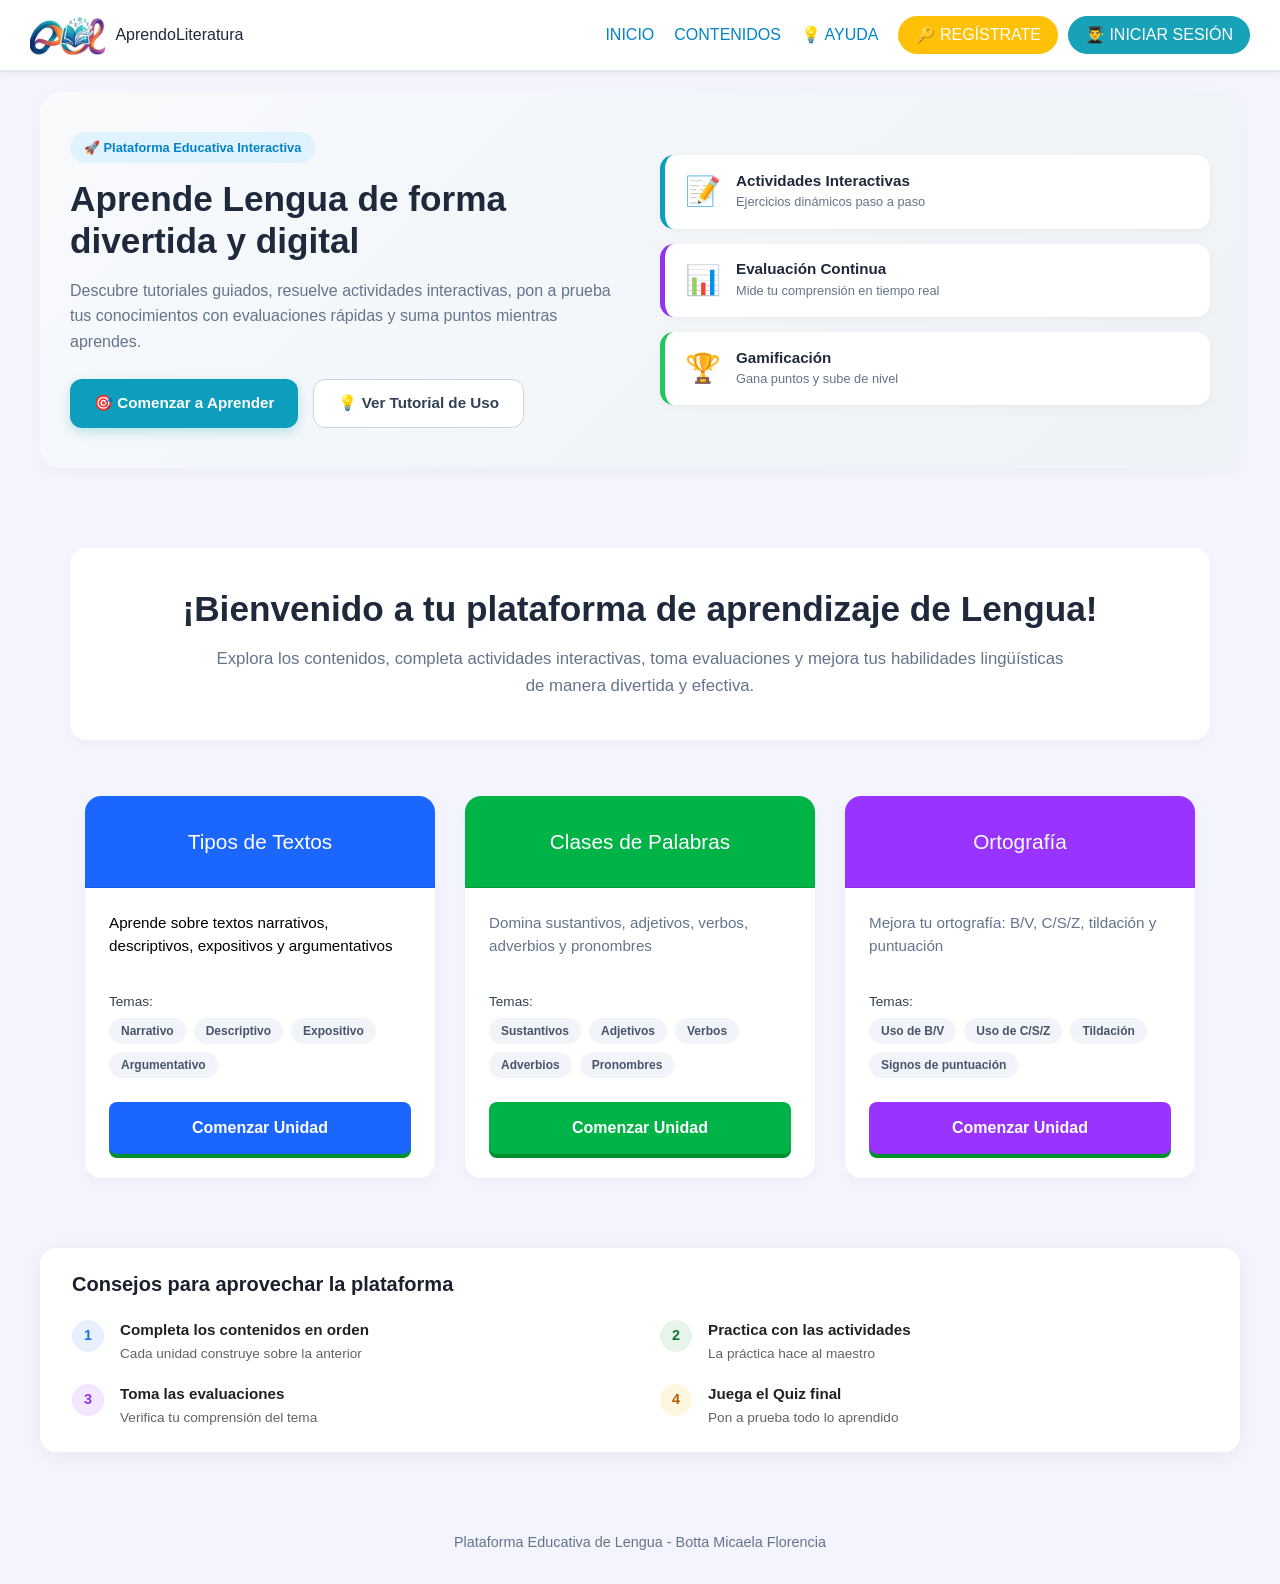
==== index.html @ 8e8e9560 "Add files via upload" ====
<!DOCTYPE html>
<html lang="es">
<head>
    <meta charset="UTF-8">
    <meta name="viewport" content="width=device-width, initial-scale=1.0">
    <title>Plataforma de lengua</title>
    <link rel="stylesheet" href="https://cdn.jsdelivr.net/npm/bootstrap@4.4.1/dist/css/bootstrap.min.css" integrity="sha384-Vkoo8x4CGsO3+Hhxv8T/Q5PaXtkKtu6ug5TOeNV6gBiFeWPGFN9MuhOf23Q9Ifjh" crossorigin="anonymous">
    <!-- FontAwesome para los íconos del menú (llave y usuario) -->
    <link rel="stylesheet" href="https://cdnjs.cloudflare.com/ajax/libs/font-awesome/6.0.0/css/all.min.css">
    <link rel="stylesheet" href="estilos.css">
    <!-- Favicon / Ícono de la pestaña -->
  <link rel="icon" type="image/png" href="logo.png">
  <meta name="viewport" content="width=device-width, initial-scale=1.0">
</head>
  <!-- NAVBAR -->
  <body>

<!-- BARRA DE NAVEGACIÓN -->
<nav class="navbar">
  <div class="logo">
    <img src="logo.png" alt="Logo">
    <span>AprendoLiteratura</span>
  </div>

  <button class="hamburger-btn" id="hamburger-btn" aria-label="Abrir menú">
    ☰
  </button>

  <div class="nav-menu" id="nav-menu">
    <a href="#">INICIO</a>
    <a href="#seccion-contenidos">CONTENIDOS</a>
    <a href="#seccion-ayuda">💡 AYUDA</a>
    
    <!-- BOTONES ESTÁNDAR (Visibles si no inició sesión) -->
    <div id="auth-buttons" class="d-inline-flex gap-2">
     <!-- Con margen CSS directo en el primer botón -->
       <a href="#" class="btn btn-warning text-white fw-semibold px-3 rounded-pill" style="margin-right: 10px;" data-bs-toggle="modal" data-bs-target="#authModal" onclick="abrirAuthModal('registro')">
  🔑 REGÍSTRATE
</a>

      <a href="#" class="btn btn-info text-white fw-semibold px-3 rounded-pill" data-bs-toggle="modal" data-bs-target="#authModal" onclick="abrirAuthModal('login')">
  👨‍🎓 INICIAR SESIÓN
</a>
    </div>

    <!-- CONTENEDOR DE PERFIL (Se muestra al iniciar sesión) -->
    <div id="user-profile-menu" class="d-none align-items-center gap-2">
      <img id="nav-user-photo" src="https://via.placeholder.com/40" alt="Foto de perfil" class="rounded-circle border" style="width: 40px; height: 40px; object-fit: cover;">
      <span id="nav-user-name" class="fw-bold text-dark">Usuario</span>
      <button onclick="cerrarSesion()" class="btn btn-outline-danger btn-sm rounded-pill ms-2">Cerrar Sesión</button>
    </div>
  </div>
</nav>

<!-- VENTANA MODAL UNIFICADA (REGISTRO Y LOGIN) -->
<div class="modal fade" id="authModal" tabindex="-1" aria-labelledby="authModalLabel" aria-hidden="true">
  <div class="modal-dialog modal-dialog-centered">
    <div class="modal-content">
      
      <div class="modal-header border-0 pb-0">
        <h5 class="modal-title fw-bold text-dark" id="modalTitulo">Autenticación</h5>
        <button type="button" class="btn-close" id="btn-close-modal" data-bs-dismiss="modal" aria-label="Cerrar"></button>
      </div>

      <div class="modal-body p-4">
        
        <!-- PASO 1: SELECCIÓN DE ROL (Solo para Registro) -->
        <div id="step-role-selection">
          <p class="text-secondary text-center mb-4">¿Cómo querés registrarte?</p>
          <div class="d-grid gap-3">
            <button class="btn btn-outline-primary btn-lg fw-semibold" onclick="mostrarFormularioRegistro('Estudiante')">
              👨‍🎓 Soy Estudiante
            </button>
            <button class="btn btn-outline-success btn-lg fw-semibold" onclick="mostrarFormularioRegistro('Docente')">
              👩‍🏫 Soy Docente
            </button>
          </div>
        </div>

        <!-- PASO 2: FORMULARIO DE REGISTRO -->
        <form id="form-registro" class="d-none" onsubmit="guardarRegistro(event)">
          <div class="alert alert-info text-center py-2" id="badge-rol">Rol seleccionado: Estudiante</div>
          
          <div class="mb-3">
            <label class="form-label fw-semibold">Foto de Perfil</label>
            <input type="file" id="reg-foto" class="form-control" accept="image/*">
          </div>

          <div class="mb-3">
            <label class="form-label fw-semibold">Nombre Completo</label>
            <input type="text" id="reg-nombre" class="form-control" placeholder="Ej: Juan Pérez" required>
          </div>
          
          <div class="mb-3">
            <label class="form-label fw-semibold">Correo Electrónico</label>
            <input type="email" id="reg-email" class="form-control" placeholder="nombre@ejemplo.com" required>
          </div>

          <div class="mb-3">
            <label class="form-label fw-semibold">Contraseña</label>
            <input type="password" id="reg-password" class="form-control" placeholder="Mínimo 6 caracteres" required minlength="6">
          </div>

          <div class="d-grid gap-2 mt-4">
            <button type="submit" class="btn btn-success fw-semibold">Completar Registro</button>
            <button type="button" class="btn btn-link text-secondary text-decoration-none" onclick="abrirAuthModal('registro')">← Volver a elegir rol</button>
          </div>
        </form>

        <!-- PASO 3: FORMULARIO DE INICIO DE SESIÓN -->
        <form id="form-login" class="d-none" onsubmit="procesarLogin(event)">
          <div class="mb-3">
            <label class="form-label fw-semibold">Correo Electrónico</label>
            <input type="email" id="login-email" class="form-control" placeholder="nombre@ejemplo.com" required>
          </div>

          <div class="mb-3">
            <label class="form-label fw-semibold">Contraseña</label>
            <input type="password" id="login-password" class="form-control" placeholder="••••••••" required>
          </div>

          <div class="d-grid gap-2 mt-4">
            <button type="submit" class="btn btn-info text-white fw-semibold">Iniciar Sesión</button>
          </div>
        </form>

      </div>
    </div>
  </div>
</div>

<!-- SCRIPTS DE BOOTSTRAP Y LÓGICA DE REGISTRO/LOGIN CON IMAGEN -->
<script src="https://cdn.jsdelivr.net/npm/bootstrap@5.3.2/dist/js/bootstrap.bundle.min.js"></script>
<script>
  let rolSeleccionado = '';

  // Verificar si hay una sesión activa al cargar la página
  window.addEventListener('DOMContentLoaded', () => {
    const usuarioActivo = JSON.parse(localStorage.getItem('sesion_activa'));
    if (usuarioActivo) {
      renderizarPerfilNavbar(usuarioActivo);
    }
  });

  function abrirAuthModal(modo) {
    const titulo = document.getElementById('modalTitulo');
    const stepRole = document.getElementById('step-role-selection');
    const formRegistro = document.getElementById('form-registro');
    const formLogin = document.getElementById('form-login');

    if (modo === 'registro') {
      titulo.innerText = "Crear Cuenta Nueva";
      stepRole.classList.remove('d-none');
      formRegistro.classList.add('d-none');
      formLogin.classList.add('d-none');
    } else {
      titulo.innerText = "Iniciar Sesión";
      stepRole.classList.add('d-none');
      formRegistro.classList.add('d-none');
      formLogin.classList.remove('d-none');
    }
  }

  function mostrarFormularioRegistro(rol) {
    rolSeleccionado = rol;
    document.getElementById('modalTitulo').innerText = `Registro de ${rol}`;
    document.getElementById('badge-rol').innerText = `Perfil seleccionado: ${rol}`;
    document.getElementById('step-role-selection').classList.add('d-none');
    document.getElementById('form-registro').classList.remove('d-none');
  }

  function guardarRegistro(event) {
    event.preventDefault();

    const fileInput = document.getElementById('reg-foto');
    const file = fileInput.files[0];

    // Foto por defecto si el usuario no sube ninguna
    let fotoBase64 = "https://ui-avatars.com/api/?name=" + encodeURIComponent(document.getElementById('reg-nombre').value);

    if (file) {
      const reader = new FileReader();
      reader.onload = function (e) {
        fotoBase64 = e.target.result;
        completarGuardado(fotoBase64);
      };
      reader.readAsDataURL(file);
    } else {
      completarGuardado(fotoBase64);
    }
  }

  function completarGuardado(fotoUrl) {
    const usuario = {
      nombre: document.getElementById('reg-nombre').value,
      email: document.getElementById('reg-email').value,
      password: document.getElementById('reg-password').value,
      rol: rolSeleccionado,
      foto: fotoUrl
    };

    localStorage.setItem(usuario.email, JSON.stringify(usuario));
    alert(`¡Cuenta de ${usuario.rol} creada con éxito! Ahora podés iniciar sesión.`);

    document.getElementById('form-registro').reset();
    abrirAuthModal('login');
  }

  function procesarLogin(event) {
    event.preventDefault();

    const email = document.getElementById('login-email').value;
    const password = document.getElementById('login-password').value;

    const usuarioGuardado = localStorage.getItem(email);

    if (!usuarioGuardado) {
      alert("El correo ingresado no está registrado.");
      return;
    }

    const usuario = JSON.parse(usuarioGuardado);

    if (usuario.password === password) {
      // Guardar sesión activa
      localStorage.setItem('sesion_activa', JSON.stringify(usuario));
      
      // Actualizar Navbar
      renderizarPerfilNavbar(usuario);

      // Resetear formulario
      document.getElementById('form-login').reset();

      // CIERRE GARANTIZADO DE LA MODAL
      const btnCerrar = document.getElementById('btn-close-modal');
      if (btnCerrar) {
        btnCerrar.click(); // Hace un clic en la X de la ventana para cerrarla por la vía nativa de Bootstrap
      } else {
        // Cierre alternativo en caso de emergencia
        const modalElement = document.getElementById('authModal');
        const modalInstance = bootstrap.Modal.getInstance(modalElement);
        if (modalInstance) modalInstance.hide();
      }

    } else {
      alert("Contraseña incorrecta. Intentalo de nuevo.");
    }
  }

  function renderizarPerfilNavbar(usuario) {
    document.getElementById('auth-buttons').classList.add('d-none');
    
    const profileMenu = document.getElementById('user-profile-menu');
    profileMenu.classList.remove('d-none');
    profileMenu.classList.add('d-flex');

    document.getElementById('nav-user-photo').src = usuario.foto;
    document.getElementById('nav-user-name').innerText = usuario.nombre;
  }

  function cerrarSesion() {
    localStorage.removeItem('sesion_activa');
    document.getElementById('user-profile-menu').classList.add('d-none');
    document.getElementById('user-profile-menu').classList.remove('d-flex');
    document.getElementById('auth-buttons').classList.remove('d-none');
  }

  function reiniciarModal() {
    abrirAuthModal('login');
  }
</script>

<!-- VENTANA MODAL UNIFICADA (REGISTRO Y LOGIN) -->
<div class="modal fade" id="authModal" tabindex="-1" aria-labelledby="authModalLabel" aria-hidden="true">
  <div class="modal-dialog modal-dialog-centered">
    <div class="modal-content">
      
      <div class="modal-header border-0 pb-0">
        <h5 class="modal-title fw-bold text-dark" id="modalTitulo">Autenticación</h5>
        <button type="button" class="btn-close" data-bs-dismiss="modal" aria-label="Cerrar"></button>
      </div>

      <div class="modal-body p-4">
        
        <!-- PASO 1: SELECCIÓN DE ROL (Solo para Registro) -->
        <div id="step-role-selection">
          <p class="text-secondary text-center mb-4">¿Cómo querés registrarte?</p>
          <div class="d-grid gap-3">
            <button class="btn btn-outline-primary btn-lg fw-semibold" onclick="mostrarFormularioRegistro('Estudiante')">
              👨‍🎓 Soy Estudiante
            </button>
            <button class="btn btn-outline-success btn-lg fw-semibold" onclick="mostrarFormularioRegistro('Docente')">
              👩‍🏫 Soy Docente
            </button>
          </div>
        </div>

        <!-- PASO 2: FORMULARIO DE REGISTRO -->
        <form id="form-registro" class="d-none" onsubmit="guardarRegistro(event)">
          <div class="alert alert-info text-center py-2" id="badge-rol">Rol seleccionado: Estudiante</div>
          
          <div class="mb-3">
            <label class="form-label fw-semibold">Nombre Completo</label>
            <input type="text" id="reg-nombre" class="form-control" placeholder="Ej: Juan Pérez" required>
          </div>
          
          <div class="mb-3">
            <label class="form-label fw-semibold">Correo Electrónico</label>
            <input type="email" id="reg-email" class="form-control" placeholder="nombre@ejemplo.com" required>
          </div>

          <div class="mb-3">
            <label class="form-label fw-semibold">Contraseña</label>
            <input type="password" id="reg-password" class="form-control" placeholder="Mínimo 6 caracteres" required minlength="6">
          </div>

          <div class="d-grid gap-2 mt-4">
            <button type="submit" class="btn btn-success fw-semibold">Completar Registro</button>
            <button type="button" class="btn btn-link text-secondary text-decoration-none" onclick="abrirAuthModal('registro')">← Volver a elegir rol</button>
          </div>
        </form>

        <!-- PASO 3: FORMULARIO DE INICIO DE SESIÓN -->
        <form id="form-login" class="d-none" onsubmit="procesarLogin(event)">
          <div class="mb-3">
            <label class="form-label fw-semibold">Correo Electrónico</label>
            <input type="email" id="login-email" class="form-control" placeholder="nombre@ejemplo.com" required>
          </div>

          <div class="mb-3">
            <label class="form-label fw-semibold">Contraseña</label>
            <input type="password" id="login-password" class="form-control" placeholder="••••••••" required>
          </div>

          <div class="d-grid gap-2 mt-4">
            <button type="submit" class="btn btn-info text-white fw-semibold">Iniciar Sesión</button>
          </div>
        </form>

      </div>
    </div>
  </div>
</div>

<!-- SCRIPTS DE BOOTSTRAP Y LÓGICA DE REGISTRO/LOGIN -->
<script src="https://cdn.jsdelivr.net/npm/bootstrap@5.3.2/dist/js/bootstrap.bundle.min.js"></script>
<script>
  let rolSeleccionado = '';

  // Controla qué vista mostrar dentro de la modal
  function abrirAuthModal(modo) {
    const titulo = document.getElementById('modalTitulo');
    const stepRole = document.getElementById('step-role-selection');
    const formRegistro = document.getElementById('form-registro');
    const formLogin = document.getElementById('form-login');

    if (modo === 'registro') {
      titulo.innerText = "Crear Cuenta Nueva";
      stepRole.classList.remove('d-none');
      formRegistro.classList.add('d-none');
      formLogin.classList.add('d-none');
    } else {
      titulo.innerText = "Iniciar Sesión";
      stepRole.classList.add('d-none');
      formRegistro.classList.add('d-none');
      formLogin.classList.remove('d-none');
    }
  }

  // Pasa del paso de selección de rol al formulario de registro
  function mostrarFormularioRegistro(rol) {
    rolSeleccionado = rol;
    document.getElementById('modalTitulo').innerText = `Registro de ${rol}`;
    document.getElementById('badge-rol').innerText = `Perfil seleccionado: ${rol}`;
    document.getElementById('step-role-selection').classList.add('d-none');
    document.getElementById('form-registro').classList.remove('d-none');
  }

  // Guardar datos en el almacenamiento local del navegador (localStorage)
  function guardarRegistro(event) {
    event.preventDefault();

    const usuario = {
      nombre: document.getElementById('reg-nombre').value,
      email: document.getElementById('reg-email').value,
      password: document.getElementById('reg-password').value,
      rol: rolSeleccionado
    };

    // Guardar usuario en localStorage usando el email como clave
    localStorage.setItem(usuario.email, JSON.stringify(usuario));

    alert(`¡Cuenta de ${usuario.rol} creada con éxito! Ahora podés iniciar sesión.`);
    
    // Resetear formulario y alternar a vista de Login
    document.getElementById('form-registro').reset();
    abrirAuthModal('login');
  }

  // Validar credenciales al iniciar sesión
  function procesarLogin(event) {
    event.preventDefault();

    const email = document.getElementById('login-email').value;
    const password = document.getElementById('login-password').value;

    const usuarioGuardado = localStorage.getItem(email);

    if (!usuarioGuardado) {
      alert("El correo ingresado no está registrado.");
      return;
    }

    const usuario = JSON.parse(usuarioGuardado);

    if (usuario.password === password) {
      alert(`¡Bienvenido/a de nuevo ${usuario.nombre}! Has ingresado como [${usuario.rol}].`);
      
      // Cerrar la modal
      const modalElement = document.getElementById('authModal');
      const modalInstance = bootstrap.Modal.getInstance(modalElement);
      if (modalInstance) modalInstance.hide();

      document.getElementById('form-login').reset();
    } else {
      alert("Contraseña incorrecta. Intentalo de nuevo.");
    }
  }

  // Función requerida para mantener compatibilidad con tu navbar
  function reiniciarModal() {
    abrirAuthModal('login');
  }
</script>

<!-- SCRIPTS OBLIGATORIOS (Ponelos al final antes de cerrar el </body>) -->
<script src="https://cdn.jsdelivr.net/npm/bootstrap@5.3.2/dist/js/bootstrap.bundle.min.js"></script>
<script>
  let modoActual = 'login';

  function reiniciarModal(modo) {
    modoActual = modo;
    const titulo = document.getElementById('modalTitulo');
    const bajada = document.getElementById('modalBajada');

    if (modo === 'registro') {
      titulo.innerText = "Crear una cuenta nueva";
      bajada.innerText = "Elegí tu rol para registrarte:";
    } else {
      titulo.innerText = "Iniciar Sesión";
      bajada.innerText = "Elegí tu rol para ingresar:";
    }
  }

  function seleccionarRol(rol) {
    alert(`Accediendo en modo [${modoActual.toUpperCase()}] como: ${rol}`);
    
    // Cierra la modal automáticamente tras elegir
    const modalElement = document.getElementById('roleModal');
    const modalInstance = bootstrap.Modal.getInstance(modalElement);
    if (modalInstance) {
      modalInstance.hide();
    }
  }
</script>
  <!-- Resto de tu página (Hero section, unidades, etc.) -->

<!-- BANNER PRINCIPAL (HERO SECTION) -->
<section class="hero-banner">
  <div class="hero-container">
    
    <!-- Lado Izquierdo: Mensaje + Llamados a la Acción -->
    <div class="hero-content">
      <span class="badge-tag">🚀 Plataforma Educativa Interactiva</span>
      <h1>Aprende Lengua de forma divertida y digital</h1>
      <p>
        Descubre tutoriales guiados, resuelve actividades interactivas, pon a prueba tus conocimientos con evaluaciones rápidas y suma puntos mientras aprendes.
      </p>
      
      <div class="hero-actions">
        <a href="#unidades" class="btn-hero btn-primary-hero">
          🎯 Comenzar a Aprender
        </a>
        <a href="tutorial.html" class="btn-hero btn-secondary-hero">
          💡 Ver Tutorial de Uso
        </a>
      </div>
    </div>

    <!-- Lado Derecho: Pilares de Gamificación y Herramientas -->
    <div class="hero-features">
      <div class="feature-card f-blue">
        <span class="f-icon">📝</span>
        <div>
          <h4>Actividades Interactivas</h4>
          <p>Ejercicios dinámicos paso a paso</p>
        </div>
      </div>

      <div class="feature-card f-purple">
        <span class="f-icon">📊</span>
        <div>
          <h4>Evaluación Continua</h4>
          <p>Mide tu comprensión en tiempo real</p>
        </div>
      </div>

      <div class="feature-card f-green">
        <span class="f-icon">🏆</span>
        <div>
          <h4>Gamificación</h4>
          <p>Gana puntos y sube de nivel</p>
        </div>
      </div>
    </div>

  </div>
</section>
  <!-- MAIN CONTENT -->
  <main class="main-content">

    <section class="welcome-card text-center">
      <h1>¡Bienvenido a tu plataforma de aprendizaje de Lengua!</h1>
      <p>Explora los contenidos, completa actividades interactivas, toma evaluaciones y mejora tus habilidades lingüísticas de manera divertida y efectiva.</p>
    </section>

    <!-- Sección de unidades -->
  <!-- SECCIÓN DE CONTENIDOS / UNIDADES -->
<section id="seccion-contenidos" class="container mt-4">
  <div class="row g-4">
    
    <!-- Tarjeta 1: Tipos de Textos -->
    <div class="col-md-4">
      <div class="unit-card card-blue h-100">
        <div class="card-header">
          <h2>Tipos de Textos</h2>
        </div>
        <div class="card-body">
          <p class="description" style="color: #000000;">Aprende sobre textos narrativos, descriptivos, expositivos y argumentativos</p>
          
          
          <div class="tags-section">
            <h3>Temas:</h3>
            <div class="tags-container">
              <span class="tag"  >Narrativo</span><span class="tag" >Descriptivo</span>
              <span class="tag" >Expositivo</span><span class="tag" >Argumentativo</span>
            </div>
          </div>
        </div>
        <button class="btn-start" onclick="window.location.href='unidad1.html'">Comenzar Unidad</button>
      </div>
    </div>

    <!-- Tarjeta 2: Clases de Palabras -->
    <div class="col-md-4">
      <div class="unit-card card-green h-100">
        <div class="card-header">
          <h2>Clases de Palabras</h2>
        </div>
        <div class="card-body">
          <p class="description" >Domina sustantivos, adjetivos, verbos, adverbios y pronombres</p>

          <div class="tags-section">
            <h3>Temas:</h3>
            <div class="tags-container">
              <span class="tag" >Sustantivos</span><span class="tag">Adjetivos</span>
              <span class="tag"  >Verbos</span><span class="tag">Adverbios</span><span class="tag">Pronombres</span>
            </div>
          </div>
        </div>
        <button class="btn-start" onclick="window.location.href='unidad2.html'">Comenzar Unidad</button>
      </div>
    </div>

    <!-- Tarjeta 3: Ortografía -->
    <div class="col-md-4">
      <div class="unit-card card-purple h-100">
        <div class="card-header">
          <h2>Ortografía</h2>
        </div>
        <div class="card-body">
          <p class="description" >Mejora tu ortografía: B/V, C/S/Z, tildación y puntuación</p>

          <div class="tags-section">
            <h3>Temas:</h3>
            <div class="tags-container">
              <span class="tag"  >Uso de B/V</span><span class="tag">Uso de C/S/Z</span>
              <span class="tag" >Tildación</span><span class="tag">Signos de puntuación</span>
            </div>
          </div>
        </div>
        <button class="btn-start" onclick="window.location.href='unidad3.html'">Comenzar Unidad</button>
      </div>
    </div>

  </div>
</section>
  </main>
  
  <section id="seccion-ayuda" class="tips-card">
    <h2>Consejos para aprovechar la plataforma</h2>
    <div class="tips-grid">
      <div class="tip-item">
        <div class="tip-number num-blue">1</div>
        <div class="tip-text">
          <h3>Completa los contenidos en orden</h3>
          <p>Cada unidad construye sobre la anterior</p>
        </div>
      </div>

      <div class="tip-item">
        <div class="tip-number num-green">2</div>
        <div class="tip-text">
          <h3>Practica con las actividades</h3>
          <p>La práctica hace al maestro</p>
        </div>
      </div>

      <div class="tip-item">
        <div class="tip-number num-purple">3</div>
        <div class="tip-text">
          <h3>Toma las evaluaciones</h3>
          <p>Verifica tu comprensión del tema</p>
        </div>
      </div>

      <div class="tip-item">
        <div class="tip-number num-orange">4</div>
        <div class="tip-text">
          <h3>Juega el Quiz final</h3>
          <p>Pon a prueba todo lo aprendido</p>
        </div>
      </div>
    </div>
  </section>

  <footer class="main-footer">
    Plataforma Educativa de Lengua - Botta Micaela Florencia
  </footer>

 <!-- MODAL DE SELECCIÓN DE ROL Y LOGIN -->
<div class="modal fade" id="roleModal" tabindex="-1" aria-labelledby="modalRoleTitle" aria-hidden="true">
  <div class="modal-dialog modal-dialog-centered">
    <div class="modal-content rounded-3 border-0 shadow">
      
      <div class="modal-header border-0 pb-0">
        <h5 class="modal-title fw-bold" id="modalRoleTitle">Acceso a la plataforma</h5>
        <button type="button" class="btn-close" data-bs-dismiss="modal" aria-label="Close"></button>
      </div>

      <!-- PASO 1: Seleccionar perfil -->
      <div class="modal-body text-center py-4" id="pasoSeleccionRol">
        <p class="text-muted mb-4">Seleccioná tu tipo de cuenta para continuar:</p>
        <div class="row g-3">
          <div class="col-6">
            <button type="button" class="btn btn-outline-primary w-100 py-3 rounded-3" onclick="seleccionarRol('Docente')">
              <i class="fas fa-chalkboard-teacher fa-2x mb-2 d-block"></i>
              <strong>Soy Docente</strong>
            </button>
          </div>
          <div class="col-6">
            <button type="button" class="btn btn-outline-success w-100 py-3 rounded-3" onclick="seleccionarRol('Alumno')">
              <i class="fas fa-user-graduate fa-2x mb-2 d-block"></i>
              <strong>Soy Alumno</strong>
            </button>
          </div>
        </div>
      </div>

      <!-- PASO 2: Formulario de Login/Registro (Se muestra dinámicamente) -->
      <div class="modal-body py-3 d-none" id="pasoFormulario">
        <form onsubmit="ingresarPlataforma(event)">
          <div class="mb-3">
            <label class="form-label">Nombre completo / Usuario</label>
            <input type="text" id="inputNombre" class="form-control" placeholder="Ej: María Pérez" required>
          </div>
          <div class="mb-3">
            <label class="form-label">Correo Electrónico</label>
            <input type="email" id="inputEmail" class="form-control" placeholder="nombre@correo.com" required>
          </div>
          <div class="mb-3">
            <label class="form-label">Contraseña</label>
            <input type="password" class="form-control" placeholder="••••••••" required>
          </div>
          <button type="submit" class="btn btn-primary w-100 fw-bold py-2 mt-3">
            Ingresar a la Plataforma
          </button>
        </form>
      </div>

    </div>
  </div>
</div>

<script src="https://code.jquery.com/jquery-3.4.1.slim.min.js"></script>
<script src="https://cdn.jsdelivr.net/npm/bootstrap@4.4.1/dist/js/bootstrap.bundle.min.js"></script>

<script>
  let accionActual = '';
  let rolSeleccionado = '';

  // 1. Abrir el modal y resetear la vista
  function abrirModalRole(accion) {
    accionActual = accion;
    document.getElementById('pasoSeleccionRol').classList.remove('d-none');
    document.getElementById('pasoFormulario').classList.add('d-none');
    document.getElementById('modalRoleTitle').innerText = `${accion}: Elegí tu perfil`;
    $('#roleModal').modal('show');
  }

  // 2. Al elegir Docente o Alumno, mostramos el formulario
  function seleccionarRol(rol) {
    rolSeleccionado = rol;
    document.getElementById('pasoSeleccionRol').classList.add('d-none');
    document.getElementById('pasoFormulario').classList.remove('d-none');
    document.getElementById('modalRoleTitle').innerText = `${accionActual} como ${rol}`;
  }

  // 3. Al enviar el formulario: Carga los datos y cambia la pantalla
  function ingresarPlataforma(event) {
    event.preventDefault(); // Evita recargar la página

    const nombre = document.getElementById('inputNombre').value;
    const email = document.getElementById('inputEmail').value;

    // Guardamos la sesión en el navegador
    localStorage.setItem('usuarioLogueado', JSON.stringify({
      nombre: nombre,
      email: email,
      rol: rolSeleccionado
    }));

    $('#roleModal').modal('hide');
    actualizarInterfazUsuario();
  }

  // 4. Muestra en pantalla el usuario que inició sesión
  function actualizarInterfazUsuario() {
    const usuario = JSON.parse(localStorage.getItem('usuarioLogueado'));
    
    if (usuario) {
      const contenedorBotones = document.querySelector('.auth-buttons');
      contenedorBotones.innerHTML = `
        <span class="badge badge-light p-2 font-weight-bold text-dark border">
          👤 ${usuario.nombre} (${usuario.rol})
        </span>
        <button class="btn btn-sm btn-outline-danger ml-2" onclick="cerrarSesion()">Salir</button>
      `;
    }
  }

  function cerrarSesion() {
    localStorage.removeItem('usuarioLogueado');
    window.location.reload();
  }

  // Verificar si ya había sesión iniciada al cargar la página
  document.addEventListener("DOMContentLoaded", actualizarInterfazUsuario);
</script>

<!--abrir y cerrar el menu-->
<script>
  
    const hamburgerBtn = document.getElementById('hamburger-btn');
    const navMenu = document.getElementById('nav-menu');

    // Abre/cierra el menú al tocar el botón ☰
    hamburgerBtn.addEventListener('click', () => {
      navMenu.classList.toggle('active');
    });

    // Cierra el menú al hacer clic en cualquier opción
    document.querySelectorAll('.nav-menu a').forEach(link => {
      link.addEventListener('click', () => {
        navMenu.classList.remove('active');
      });
    });
  </script>

  <!--botones de registrarse y iniciar sesion-->
  <script>
  let rolSeleccionado = '';

  // 1. Pasa del Paso 1 (Rol) al Paso 2 (Formulario)
  function seleccionarRol(rol) {
    rolSeleccionado = rol;
    
    // Cambia el título dinámicamente
    document.getElementById('modalRoleTitle').textContent = `Ingresar como ${rol}`;
    
    // Oculta la selección de rol y muestra el formulario
    document.getElementById('pasoSeleccionRol').classList.add('d-none');
    document.getElementById('pasoFormulario').classList.remove('d-none');
  }

  // 2. Reinicia el modal al paso 1 cuando se vuelve a abrir
  function reiniciarModal() {
    document.getElementById('modalRoleTitle').textContent = 'Acceso a la plataforma';
    document.getElementById('pasoSeleccionRol').classList.remove('d-none');
    document.getElementById('pasoFormulario').classList.add('d-none');
  }

  // 3. Procesa el ingreso/registro
  function ingresarPlataforma(e) {
    e.preventDefault(); // Evita recargar la página
    
    const nombre = document.getElementById('inputNombre').value;
    
    // Guardar usuario en localStorage si querés mantener la sesión activa
    localStorage.setItem('usuario', nombre);
    localStorage.setItem('rol', rolSeleccionado);

    alert(`¡Bienvenido/a, ${nombre} (${rolSeleccionado})!`);

    // Cerrar el modal mediante Bootstrap JS o recargar
    const modalElement = document.getElementById('roleModal');
    const modalInstance = bootstrap.Modal.getInstance(modalElement);
    if (modalInstance) {
      modalInstance.hide();
    }
  }
</script>
</body>
</html>
---- estilos.css ----
/* Estilos Base y Reset */
* {
  box-sizing: border-box;
  margin: 0;
  padding: 0;
}
body {
  font-family: 'Segoe UI', Tahoma, Geneva, Verdana, sans-serif;
  background-color: #f0f4f8;
  color: #333;
}
/* Previene que los elementos rompan el ancho de pantalla */
*, *::before, *::after {
  box-sizing: border-box;
}

body, html {
  max-width: 100vw;
  overflow-x: hidden; /* Evita el scroll horizontal molesto */
}

/* Imágenes y svgs fluidos */
img, svg {
  max-width: 100%;
  height: auto;
}

/* 1. BARRA DE NAVEGACIÓN (NAVBAR) */
.navbar {
  background-color: #ffffff;
  padding: 12px 30px;
  box-shadow: 0 2px 10px rgba(0, 0, 0, 0.05);
}
.nav-container {
 max-width: 1200px;
  margin: 0 auto;
}
.logo {
 display: flex;
  align-items: center;
  gap: 12px; /* Espacio entre el gráfico y el texto AprendoLiteratura */
}
/* Controla el tamaño de la imagen */
.logo img, .logo-img {
  height: 40px;          /* Ajustá entre 35px y 50px según tu gusto */
  width: auto;           /* Mantiene la proporción sin deformarlo */
  object-fit: contain;
}
.nav-links {
  display: flex;
  gap: 12px;
}
/* Botones de navegación con los colores del Figma */
.btn-nav {
 display: inline-flex;
    align-items: center;
    gap: 8px;
    text-decoration: none;
    color: #ffffff;
    font-weight: 600;
    font-size: 15px;
    /* Reducción del redondeado para que se vean rectangulares pero suaves */
    border-radius: 8px; 
    padding: 10px 22px;
    transition: background-color 0.2s;
}
.btn-blue { background-color: #1a66ff; }
.btn-green { background-color: #00b347; }
.btn-purple { background-color: #9933ff; }

/* Sub-barra de progreso general */
.nav-subbar {
   display: flex;
    justify-content: space-between;
    align-items: center;
    width: 100%;
    /* Color de fuente gris intermedio y tipografía limpia */
    color: #64748b; 
    font-size: 14px;
    font-family: system-ui, -apple-system, sans-serif;
}
/* CONTENEDOR CENTRAL DE LA PÁGINA */
.main-content {
  max-width: 1200px;
  margin: 40px auto;
  padding: 0 20px;
  display: flex;
  flex-direction: column;
  gap: 32px; /* Espacio vertical controlado entre elementos */
}

/* 2. TARJETA DE BIENVENIDA (Fondo blanco entero) */
.welcome-card {
  background-color: #ffffff;
  border-radius: 16px;
  padding: 40px;
  text-align: center;
  box-shadow: 0 4px 12px rgba(0, 0, 0, 0.03);
}
.welcome-card h1 {
  font-size: 2.2rem;
  color: #1e293b;
  margin-bottom: 16px;
}
.welcome-card p {
  color: #64748b;
  font-size: 1.05rem;
  max-width: 850px;
  margin: 0 auto;
  line-height: 1.6;
}

/* 3. CONTENEDOR DE TARJETAS (Fila impecable) */
.course-container {
  display: grid;
  grid-template-columns: repeat(3, 1fr); /* Divide el espacio en 3 columnas idénticas */
  gap: 24px;
}

/* Estructura de las Tarjetas de pagina de inicio */
.unit-card {
  background-color: #ffffff;
  border-radius: 16px;
  box-shadow: 0 4px 12px rgba(0, 0, 0, 0.03);
  display: flex;
  flex-direction: column;
  overflow: hidden; /* Esto arregla los bordes redondeados de arriba */
  /* Esta línea hace que el movimiento sea suave */
  transition: transform 0.3s ease, box-shadow 0.3s ease;
}
/*movimiento de las tarjetas en el inicio*/
/* El movimiento ocurre cuando pasas el mouse por encima */
.unit-card:hover {
  transform: translateY(-10px); /* La mueve hacia arriba */
  box-shadow: 0 10px 20px rgba(0,0,0,0.2); /* Aumenta la sombra para dar efecto de elevación */
}

.card-header {
  padding: 24px;
  color: #ffffff;
  text-align: center;
}
.card-header h2 {
  margin-top: 10px;
  font-size: 1.3rem;
}

/* Colores de las cabeceras */
.card-blue .card-header   { background-color: #1a66ff; }
.card-green .card-header  { background-color: #00b347; }
.card-purple .card-header { background-color: #9933ff; }

.card-body {
  padding: 24px;
  flex-grow: 1;
  display: flex;
  flex-direction: column;
  gap: 20px;
}
.description {
  color: #64748b;
  font-size: 0.95rem;
  line-height: 1.5;
}

/* Progreso */
.progress-container {
  display: flex;
  flex-direction: column;
  gap: 6px;
}
.progress-text {
  display: flex;
  justify-content: space-between;
  font-size: 0.85rem;
  color: #475467;
  font-weight: 600;
}
.progress-bar-bg {
  background-color: #e2e8f0;
  border-radius: 4px;
  height: 8px;
}
.progress-bar-fill {
  background-color: #94a3b8;
  height: 100%;
  width: 0%; /* Empieza en cero */
  border-radius: 4px;
}

/* Etiquetas */
.tags-section h3 {
  font-size: 0.85rem;
  color: #344054;
  margin-bottom: 8px;
}
.tags-container {
  display: flex;
  flex-wrap: wrap;
  gap: 6px;
}
.tag {
  background-color: #f1f5f9;
  color: #475569;
  padding: 4px 10px;
  border-radius: 12px;
  font-size: 0.8rem;
}

/* Botón inferior */
.btn-start {
  border: none;
  border-radius: 8px;
  padding: 12px;
  margin: 0 24px 24px 24px;
  color: white;
  font-weight: 600;
  cursor: pointer;
}

.card-blue .btn-start   { background-color: #1a66ff; }
.card-green .btn-start  { background-color: #00b347; }
.card-purple .btn-start { background-color: #9933ff; }

/* Modifica la clase que ya tienes */
.nav-container {
  display: flex;
  justify-content: space-between; /* Empuja los 3 bloques internos hacia los extremos */
  align-items: center;
  max-width: 1200px;
  margin: 0 auto;
  width: 100%;
}

/* Asegúrate de que el grupo de botones tenga un espacio (gap) entre sí */
.nav-links {
gap: 24px;
}


/* Contenedor principal de la sección de consejos */
.tips-card {
width: 100%;             /* Ocupa todo el ancho disponible */
  max-width: 1200px;       /* Mismo ancho máximo que el contenedor de las 3 tarjetas de arriba */
  margin: 30px auto;       /* La centra horizontalmente */
  background: #ffffff;
  border-radius: 16px;
  padding: 24px 32px;
  box-shadow: 0 4px 20px rgba(0, 0, 0, 0.05);
}

.tips-card h2 {
  font-size: 1.25rem;
  font-weight: 700;
  color: #1a202c;
  margin-top: 0;
  margin-bottom: 24px;
}

/* Distribución en dos columnas usando Grid */
.tips-grid {
 display: grid;
  grid-template-columns: repeat(2, 1fr);
  gap: 20px 40px;
  margin-top: 20px;
}

/* Estructura interna de cada consejo individual */
.tip-item {
  display: flex;
  align-items: flex-start;
  gap: 16px;
}

/* El círculo del número */
.tip-number {
  width: 32px;
  height: 32px;
  border-radius: 50%;
  display: flex;
  align-items: center;
  justify-content: center;
  font-weight: 600;
  font-size: 0.9rem;
  flex-shrink: 0;
}

/* Variaciones de colores para los números según Figma */
.num-blue {
  background-color: #e8f0fe;
  color: #1a73e8; }
.num-green { 
  background-color: #e6f4ea;
  color: #137333;}
.num-purple { 
   background-color: #f3e8fd;
  color: #9333ea;}
.num-orange { 
   background-color: #fef7e0;
  color: #b06000; }

/* Textos de los consejos */
.tip-text h3 {
  margin: 0;
  font-size: 0.95rem;
  font-weight: 600;
  color: #202124;
  line-height: 1.3;
}

.tip-text p {
   margin: 4px 0 0 0;
  font-size: 0.85rem;
  color: #5f6368;
}


/* Estilo para el Footer del final de página */
.main-footer {
  text-align: center; /* Centra el texto horizontalmente */
  color: #64748b;     /* El color gris suave que tiene en el Figma */
  font-size: 0.9rem;  /* Tamaño de la fuente ajustable */
  width: 100%;        /* Asegura que ocupe todo el ancho para poder centrarse */
  padding: 30px 0;    /* Le da espacio arriba y abajo para que respire */
  margin-top: 20px;   /* Separa el footer de la tarjeta de consejos */
}

/*pagina unidad 1*/
/* Contenedor Blanco Principal */
.main-card {
    background-color: #ffffff;
    border-radius: 20px; /* Bordes bien redondeados como en Figma */
    padding: 30px;
    box-shadow: 0 4px 20px rgba(0, 0, 0, 0.04); /* Sombra muy suave */
    font-family: 'Segoe UI', Tahoma, Geneva, Verdana, sans-serif;
    max-width: 1200px; /*aumentamos el ancho de la tarjeta de la unidad 1*/
    width: 100%;
    margin-top: 24px auto 0 auto; /*centrado de tarjeta automaticamente*/
    margin: 40px auto

}

/* Enlace Volver al Inicio */
.back-link {
    display: inline-flex;
    align-items: center;
    gap: 8px;
    color: #1a66ff;
    text-decoration: none;
    font-size: 0.9rem;
    font-weight: 600;
    margin-bottom: 20px;
}
.back-link:hover {
    text-decoration: underline;
}

/* Encabezado (Icono + Textos) */
.unit-header {
    display: flex;
    align-items: flex-start; /* Alinea el icono arriba con el título */
    gap: 16px;
    margin-bottom: 30px;
}

.unit-icon {
    color: #1a66ff;
    font-size: 2.2rem;
    margin-top: 2px;
}

.unit-titles h2 {
    color: #1e293b;
    font-size: 1.75rem;
    font-weight: 700;
    line-height: 1.2;
}

.unit-titles p {
    color: #64748b;
    font-size: 0.95rem;
    margin-top: 4px;
}

/* Barra de Pestañas */
.tabs-bar {
    display: flex;
    gap: 10px;
}

/* Estilo Base de los Botones de Pestaña */
.tab-item {
    border: none;
    padding: 10px 20px;
    font-size: 0.95rem;
    font-weight: 600;
    border-radius: 10px;
    cursor: pointer;
    transition: all 0.2s ease;
    background-color: #f1f5f9; /* Gris clarito para botones inactivos */
    color: #475569;
}

/* Estado de la Pestaña Activa (Introducción) */
.tab-item.active {
    background-color: #1a66ff; /* Azul brillante */
    color: #ffffff;
}

/* Efecto Hover para los Inactivos */
.tab-item:not(.active):hover {
    background-color: #e2e8f0;
    color: #1e293b;
}
/*segunda seccion de unidad 1*/
/* Espaciado superior extra para esta tarjeta de selección si lo requieres */
.selection-section {
    margin-top: 24px;
}

/* Título interno */
.selection-section h3 {
    font-size: 1.2rem;
    color: #1e293b;
    font-weight: 700;
    margin-bottom: 20px;
}

/* Cuadrícula para los 4 botones iguales */
.text-types-grid {
    display: grid;
    grid-template-columns: repeat(4, 1fr); /* Crea 4 columnas del mismo tamaño */
    gap: 16px; /* Separación horizontal entre los botones */
}

/* Estilo Base para cada botón de tipo de texto */
.type-btn {
    background-color: #ffffff;
    border: 1px solid #e2e8f0; /* Borde gris sutil de Figma */
    border-radius: 10px;
    padding: 16px 0; /* Espaciado interno arriba y abajo */
    font-size: 0.95rem;
    font-weight: 600;
    color: #000000;
    cursor: pointer;
    transition: all 0.2s ease;
    text-align: center;
}

/* Estado del botón activo (Seleccionado: Narrativo) */
.type-btn.active {
    background-color: #e6f0ff; /* Fondo azul sumamente claro */
    border: 2px solid #1a66ff;  /* Borde azul más grueso e intenso */
    color: #000000;
}

/* Efecto Hover para los botones que no están activos */
.type-btn:not(.active):hover {
    background-color: #f8fafc;
    border-color: #cbd5e1;
}
/*Tercera seccion de unidad 1*/
/* Espaciado para separar esta tarjeta de la anterior */
.content-section {
    margin-top: 24px;
}

.content-section h3 {
    font-size: 1.4rem;
    color: #1e293b;
    font-weight: 700;
    margin-bottom: 12px;
}

.main-description {
    color: #475569;
    font-size: 0.95rem;
    line-height: 1.6;
    margin-bottom: 24px;
}

/* Distribución en 2 columnas perfectas */
.info-cards-grid {
    display: grid;
    grid-template-columns: repeat(2, 1fr); /* Dos columnas iguales */
    gap: 16px; /* Separación uniforme entre las tarjetas */
}

/* Estilo general compartido por las 4 sub-tarjetas */
.info-block {
    border-radius: 12px;
    padding: 20px;
    border: 1px solid transparent; /* Se sobreescribe abajo */
    display: flex;
    flex-direction: column;
    gap: 8px;
}

.info-block h4 {
    font-size: 1.05rem;
    font-weight: 700;
}

.info-block p {
    font-size: 0.88rem;
    color: #475569;
    line-height: 1.5;
    margin: 0;
}

/* --- Variaciones de color según el diseño de Figma --- */

/* 1. Azul (Narrativo) */
.block-blue {
    background-color: #f0f6ff;
    border-color: #dbeafe;
}
.block-blue h4 { color: #1a66ff; }

/* 2. Verde (Descriptivo) */
.block-green {
    background-color: #f0fdf4;
    border-color: #dcfce7;
}
.block-green h4 { color: #00b347; }

/* 3. Morado (Expositivo) */
.block-purple {
    background-color: #faf5ff;
    border-color: #f3e8ff;
}
.block-purple h4 { color: #9933ff; }

/* 4. Naranja / Crema (Argumentativo) */
.block-orange {
    background-color: #fdf8f2;
    border-color: #fee2e2; /* Un borde sutilmente cálido */
}
.block-orange h4 { color: #1e293b; } 

/*PAGINA WEB QUIZ*/
/* CONFIGURACIÓN GENERAL / RESET */
* {
    margin: 0;
    padding: 0;
    box-sizing: border-box;
    font-family: 'Segoe UI', Tahoma, Geneva, Verdana, sans-serif;
}

body {
    background-color: #f3f4fd; /* Fondo sutilmente azulado/grisáceo de tu captura */
    color: #1e293b;
    display: flex;
    flex-direction: column;
    min-height: 100vh;
}

/* NAVBAR SUPERIOR */
/* BUSCÁ ESTA SECCIÓN EN TU STYLES.CSS Y REEMPLAZALA */
.navbar {
    background-color: #ffffff;
    display: flex;
    justify-content: space-between; /* Esto empuja los botones a la derecha */
    align-items: center;
    padding: 12px 40px;
    border-bottom: 2px solid #e2e8f0;
    width: 100%; /* Forzamos a que ocupe todo el ancho disponible */
}

.nav-buttons {
    display: flex;
    gap: 12px;
    margin-left: auto; /* Asegura que el grupo de botones se pegue a la derecha */
}

.nav-logo {
    display: flex;
    align-items: center;
    gap: 10px;
    color: #1d4ed8;
}

.logo-icon {
    font-size: 28px;
}

.nav-logo h2 {
    font-size: 20px;
    font-weight: 700;
}

.nav-buttons {
    display: flex;
    gap: 12px;
}

/* BOTONES DE NAVEGACIÓN */
.btn-nav {
  text-transform: uppercase;
  font-weight: 600;
  font-size: 0.85rem;
  letter-spacing: 0.8px;
  color: #4a5568 !important; /* Texto gris limpio como en la foto */
  text-decoration: none !important;
  background: transparent !important; /* Quita los fondos azul, verde y violeta */
  padding: 6px 10px;
  transition: color 0.2s ease;
}

.btn-nav:hover {
  color: #0d9ebd !important;
}
.btn-blue { background-color: #2563eb; }
.btn-green { background-color: #16a34a; }
.btn-purple { background-color: #9333ea; }

/* SUB-BARRA DE PROGRESO */
.sub-bar {
    background-color: #ffffff;
    padding: 10px 40px;
    display: flex;
    justify-content: space-between;
    font-size: 13px;
    color: #64748b;
    border-bottom: 1px solid #e2e8f0;
}

.sub-icon {
    font-size: 16px;
    vertical-align: middle;
}

/* CONTENEDOR PRINCIPAL */
.main-container {
    flex: 1;
    max-width: 800px;
    width: 100%;
    margin: 30px auto;
    padding: 0 20px;
    display: flex;
    flex-direction: column;
    gap: 20px;
}

/* TARJETA ENCABEZADO DE QUIZ */
.quiz-header-card {
    background-color: #ffffff;
    border-radius: 12px;
    padding: 20px;
    border: 1px solid #e2e8f0;
    box-shadow: 0 2px 4px rgba(0,0,0,0.02);
}

.back-link {
    color: #16a34a;
    text-decoration: none;
    font-size: 14px;
    font-weight: 600;
    display: inline-flex;
    align-items: center;
    gap: 5px;
    margin-bottom: 15px;
}

.quiz-header-content {
    display: flex;
    align-items: center;
    gap: 15px;
}

.trophy-small {
    font-size: 40px;
    color: #d97706; /* Color dorado */
}

.quiz-header-text h3 {
    font-size: 22px;
    color: #0f172a;
}

.quiz-header-text p {
    font-size: 14px;
    color: #64748b;
}

/* TARJETA CENTRAL DEL DESAFÍO */
.challenge-card {
    background-color: #ffffff;
    border-radius: 16px;
    padding: 40px 30px;
    border: 1px solid #e2e8f0;
    text-align: center;
    box-shadow: 0 4px 6px rgba(0,0,0,0.02);
    display: flex;
    flex-direction: column;
    align-items: center;
}

.trophy-large {
    font-size: 80px;
    color: #d97706;
    margin-bottom: 15px;
}

.challenge-title {
    font-size: 26px;
    color: #0f172a;
    margin-bottom: 8px;
}

.challenge-subtitle {
    font-size: 15px;
    color: #64748b;
    margin-bottom: 30px;
}

/* GRID DE DETALLES (TIEMPO, RACHA, ETC.) */
.features-grid {
    display: grid;
    grid-template-columns: repeat(3, 1fr);
    gap: 15px;
    width: 100%;
    margin-bottom: 35px;
}

.feature-box {
    border-radius: 10px;
    padding: 20px 15px;
    text-align: left;
}

.feature-title {
    display: flex;
    align-items: center;
    gap: 6px;
    font-size: 14px;
    margin-bottom: 8px;
}

.feature-box p {
    font-size: 13px;
    color: #475569;
    line-height: 1.4;
}

/* COLORES ESPECÍFICOS DE LAS TARJETITAS */
.box-blue { background-color: #eff6ff; }
.text-blue { color: #2563eb; }

.box-green { background-color: #f0fdf4; }
.text-green { color: #16a34a; }

.box-purple { background-color: #faf5ff; }
.text-purple { color: #9333ea; }

/* BOTÓN COMENZAR */
.btn-start {
    background-color: #00c040; /* El verde brillante del botón iniciar */
    color: white;
    font-size: 16px;
    font-weight: 700;
    padding: 14px 45px;
    border: none;
    border-radius: 8px;
    cursor: pointer;
    box-shadow: 0 4px 0 #009030; /* Efecto 3D abajo del botón */
    transition: all 0.1s ease;
}

.btn-start:active {
    transform: translateY(4px);
    box-shadow: 0 0px 0 #009030;
}

/* FOOTER */
.footer {
    text-align: center;
    padding: 20px;
    font-size: 13px;
    color: #64748b;
    background-color: #ffffff;
    border-top: 1px solid #e2e8f0;
    margin-top: auto;
}

/*estilos de quiz1*/
/* ==========================================================================
   NUEVOS ESTILOS PARA LA PANTALLA DE PREGUNTAS (image_5e31e1.png)
   ========================================================================== */

/* Ajuste de flexbox para el encabezado con puntaje */
.header-split {
    display: flex;
    justify-content: space-between;
    align-items: center;
}

.header-right-score {
    text-align: center;
}

.score-number {
    display: block;
    font-size: 24px;
    font-weight: 800;
    color: #0f172a;
}

.score-label {
    font-size: 12px;
    color: #64748b;
}

/* Tarjeta intermedia de estado */
.status-card {
    background-color: #ffffff;
    border-radius: 12px;
    padding: 20px;
    border: 1px solid #e2e8f0;
    display: flex;
    justify-content: space-between;
    align-items: center;
}

.status-left {
    flex: 1;
    display: flex;
    flex-direction: column;
    gap: 12px;
}

.question-number {
    font-size: 13px;
    color: #64748b;
    font-weight: 500;
}

/* Contenedor gris de la barra */
.progress-bar-container {
    background-color: #e2e8f0;
    border-radius: 10px;
    height: 8px;
    width: 250px;
    overflow: hidden;
}

/* El relleno violeta */
.progress-bar-fill {
    background-color: #6366f1;
    height: 100%;
    border-radius: 10px;
}

/* Tags / Etiquetas */
.tags-container {
    display: flex;
    gap: 8px;
}

.tag {
    font-size: 12px;
    font-weight: 600;
    padding: 4px 12px;
    border-radius: 20px;
}

.tag-easy { background-color: #dcfce7; color: #16a34a; }
.tag-topic { background-color: #e0f2fe; color: #0284c7; }
.tag-points { background-color: #f3e8ff; color: #7c3aed; }

/* El contador de tiempo a la derecha */
.status-right-timer {
    text-align: center;
    padding-left: 20px;
}

.timer-number {
    display: block;
    font-size: 36px;
    font-weight: 800;
    color: #0f172a;
    line-height: 1;
}

.timer-label {
    font-size: 13px;
    color: #64748b;
}

/* Tarjeta blanca de la pregunta */
.question-card {
    background-color: #ffffff;
    border-radius: 16px;
    padding: 35px 25px;
    border: 1px solid #e2e8f0;
    text-align: center;
}

.question-title {
    font-size: 24px;
    font-weight: 700;
    color: #0f172a;
    margin-bottom: 30px;
}

/* Grilla de respuestas 2 columnas x 2 filas */
.answers-grid {
    display: grid;
    grid-template-columns: repeat(2, 1fr);
    gap: 15px;
    width: 100%;
}

/* Botones base de respuestas */
.btn-answer {
    color: white;
    font-size: 16px;
    font-weight: 700;
    padding: 20px;
    border: none;
    border-radius: 12px;
    cursor: pointer;
    transition: all 0.1s ease;
}

.btn-answer:active {
    transform: scale(0.98);
    opacity: 0.9;
}

/* Colores exactos de los botones de opciones con su respectivo borde inferior 3D */
.answer-red { 
    background-color: #ef4444; 
    box-shadow: 0 4px 0 #b91c1c;
}
.answer-blue { 
    background-color: #3b82f6; 
    box-shadow: 0 4px 0 #1d4ed8;
}
.answer-yellow { 
    background-color: #eab308; 
    box-shadow: 0 4px 0 #a16207;
}
.answer-green { 
    background-color: #22c55e; 
    box-shadow: 0 4px 0 #15803d;
}

/* --- BOTONES DE REGISTRO E INICIO DE SESIÓN --- */
.auth-buttons {
 display: flex;
  align-items: center;
  gap: 12px;
}
.btn-auth {
  display: inline-flex;
  align-items: center;
  justify-content: center;
  border: none;
  border-radius: 50px; /* Redondeado completo estilo píldora */
  padding: 10px 22px;
  font-weight: 700;
  font-size: 0.8rem;
  letter-spacing: 0.5px;
  color: #ffffff;
  cursor: pointer;
  transition: background-color 0.2s ease, transform 0.1s ease;
}
.btn-auth .icon-btn {
  margin-right: 8px;
  font-size: 0.85rem;
}
/* Botón Regístrate (Amarillo/Naranja) */
.btn-registrate {
  background-color: #f2b738;
}
.btn-registrate:hover {
background-color: #e0a526;
  color: #ffffff;
}
/* Botón Iniciar Sesión (Azul Cyan) */
.btn-iniciar {
background-color: #0d9ebd;
}
.btn-iniciar:hover {
 background-color: #0b8a9d;
  color: #ffffff;
}
/* Divisor y Subbar */
.nav-divider {
  border: 0;
  border-top: 1px solid #edf2f7;
  margin: 10px 0;
}

.nav-subbar {
  display: flex;
  justify-content: flex-end;
  gap: 20px;
  font-size: 0.85rem;
  color: #718096;
  font-weight: 600;
  max-width: 1200px;
  margin: 0 auto;
}
/*banner*/
/* --- HERO BANNER --- */
.hero-banner {
  background: linear-gradient(135deg, #f8fafc 0%, #edf2f7 100%);
  border-radius: 20px;
  padding: 40px 30px;
  margin: 20px auto 40px auto;
  max-width: 1200px;
  box-shadow: 0 4px 15px rgba(0, 0, 0, 0.03);
}

.hero-container {
  display: flex;
  align-items: center;
  justify-content: space-between;
  gap: 40px;
  flex-wrap: wrap;
}

.hero-content {
  flex: 1;
  min-width: 300px;
}

.badge-tag {
  display: inline-block;
  background-color: #e0f2fe;
  color: #0284c7;
  font-weight: 700;
  font-size: 0.8rem;
  padding: 6px 14px;
  border-radius: 20px;
  margin-bottom: 15px;
}

.hero-content h1 {
  font-size: 2.2rem;
  font-weight: 800;
  color: #1e293b;
  line-height: 1.2;
  margin-bottom: 15px;
}

.hero-content p {
  font-size: 1rem;
  color: #64748b;
  line-height: 1.6;
  margin-bottom: 25px;
}

/* Botones del Banner */
.hero-actions {
  display: flex;
  gap: 15px;
  flex-wrap: wrap;
}

.btn-hero {
  padding: 12px 24px;
  border-radius: 12px;
  font-weight: 700;
  font-size: 0.95rem;
  text-decoration: none !important;
  transition: all 0.2s ease;
  display: inline-flex;
  align-items: center;
}

.btn-primary-hero {
  background-color: #0d9ebd;
  color: #ffffff !important;
  box-shadow: 0 4px 12px rgba(13, 158, 189, 0.25);
}

.btn-primary-hero:hover {
  background-color: #0b8a9d;
  transform: translateY(-2px);
}

.btn-secondary-hero {
  background-color: #ffffff;
  color: #334155 !important;
  border: 1px solid #cbd5e1;
}

.btn-secondary-hero:hover {
  background-color: #f1f5f9;
  transform: translateY(-2px);
}

/* Tarjetas de características del lado derecho */
.hero-features {
  flex: 1;
  min-width: 280px;
  display: flex;
  flex-direction: column;
  gap: 15px;
}

.feature-card {
  display: flex;
  align-items: center;
  gap: 15px;
  background-color: #ffffff;
  padding: 15px 20px;
  border-radius: 14px;
  box-shadow: 0 2px 8px rgba(0, 0, 0, 0.04);
  border-left: 5px solid transparent;
}

.f-blue { border-left-color: #0d9ebd; }
.f-purple { border-left-color: #9333ea; }
.f-green { border-left-color: #22c55e; }

.f-icon {
  font-size: 1.8rem;
}

.feature-card h4 {
  margin: 0;
  font-size: 0.95rem;
  font-weight: 700;
  color: #1e293b;
}

.feature-card p {
  margin: 2px 0 0 0;
  font-size: 0.8rem;
  color: #64748b;
}

/*ESTILOS DE SECCION UNIDAD 1 HTML*/
/* Layout general del contenido */
.card-content {
  background: #ffffff;
  border-radius: 16px;
  padding: 32px;
  box-shadow: 0 4px 20px rgba(0, 0, 0, 0.03);
  max-width: 850px;
  margin: 20px auto;
  font-family: -apple-system, BlinkMacSystemFont, "Segoe UI", Roboto, sans-serif;
  color: #1e293b;
}

/* Títulos y descripción */
.card-content h2 {
  font-size: 24px;
  font-weight: 700;
  color: #0f172a;
  margin-bottom: 8px;
}

.card-content .description {
  color: #64748b;
  font-size: 15px;
  margin-bottom: 24px;
}

.card-content h4 {
  font-size: 15px;
  font-weight: 700;
  color: #0f172a;
  margin: 20px 0 12px 0;
}

/* Lista de características con tilde verde */
.features-list {
  list-style: none;
  padding: 0;
  margin: 0 0 24px 0;
}

.features-list li {
  display: flex;
  align-items: center;
  gap: 10px;
  font-size: 14.5px;
  color: #334155;
  margin-bottom: 10px;
}

/* Ícono de verificado verde */
.features-list li::before {
  content: "✓";
  display: inline-flex;
  align-items: center;
  justify-content: center;
  width: 18px;
  height: 18px;
  border: 1.5px solid #16a34a;
  border-radius: 50%;
  color: #16a34a;
  font-size: 11px;
  font-weight: bold;
  flex-shrink: 0;
}

/* Caja de Ejemplo (Azul Narrativo) */
.example-box {
  background-color: #eff6ff;
  border-left: 4px solid #2563eb;
  border-radius: 0 8px 8px 0;
  padding: 18px 20px;
  font-style: italic;
  font-size: 14.5px;
  line-height: 1.6;
  color: #1e3a8a;
}
/* Tarjeta contenedora del selector */
.selector-card {
  background: #ffffff;
  border-radius: 16px;
  padding: 24px 32px;
  box-shadow: 0 4px 20px rgba(0, 0, 0, 0.03);
  max-width: 850px;
  font-family: -apple-system, BlinkMacSystemFont, "Segoe UI", Roboto, sans-serif;
  margin-bottom: 24px; /* Podés subir a 30px o 32px si querés más separación */
}

/* Título superior */
.selector-title {
  font-size: 16px;
  font-weight: 700;
  color: #0f172a;
  margin-bottom: 16px;
}

/* Grilla de 4 columnas para los botones */
.topics-grid {
  display: grid;
  grid-template-columns: repeat(4, 1fr);
  gap: 16px;
}

/* Botones inactivos (por defecto) */
.topic-btn {
  background: #ffffff;
  border: 1px solid #e2e8f0;
  border-radius: 12px;
  padding: 16px 12px;
  font-size: 14px;
  font-weight: 600;
  color: #1e293b;
  cursor: pointer;
  text-align: center;
  transition: all 0.2s ease;
  outline: none;
}

/* Efecto al pasar el mouse por encima */
.topic-btn:hover {
  border-color: #cbd5e1;
  background-color: #f8fafc;
}

/* Botón activo (Seleccionado, ej: Narrativo) */
.topic-btn.active {
  background-color: #e0edff; /* Fondo azul clarito */
  border: 1.5px solid #3b82f6; /* Borde azul definido */
  color: #0f172a;
}

/*texto de tipo de texto -seccion unidad 1*/
.card.margin-bottom {
    margin-bottom: 5%;
}
/*botones de tipo de texto*/
.tipo-texto {
  margin-top: 20px;       /* 👈 Esto BAJA el texto alejándolo de arriba */
  margin-bottom: 16px;    /* Reducí esto para que no quede tanto espacio naranja */
}
/*actividades unidad 1*/
/* Card principal de actividades */
.card-actividades {
  background: #ffffff;
  border-radius: 16px;
  padding: 32px;
  box-shadow: 0 4px 20px rgba(0, 0, 0, 0.03);
  max-width: 850px;
  margin: 0 auto;
  font-family: -apple-system, BlinkMacSystemFont, "Segoe UI", Roboto, sans-serif;
}

.card-actividades h2 { font-size: 22px; font-weight: 700; color: #0f172a; margin-bottom: 6px; }
.card-actividades .subtitle { color: #64748b; font-size: 14px; margin-bottom: 24px; }

/* Tarjeta individual de pregunta */
.question-card {
  border: 1px solid #e2e8f0;
  border-radius: 12px;
  padding: 20px;
  margin-bottom: 20px;
  background-color: #ffffff;
  transition: all 0.3s ease;
}

.question-text { font-size: 14.5px; color: #1e293b; margin-bottom: 16px; line-height: 1.5; }

/* Opciones seleccionables */
.options-group { display: flex; flex-direction: column; gap: 10px; }

.option-item {
  display: flex;
  align-items: center;
  gap: 12px;
  padding: 12px 16px;
  border: 1px solid #e2e8f0;
  border-radius: 10px;
  cursor: pointer;
  font-size: 14px;
  color: #334155;
  transition: background-color 0.2s;
}

.option-item:hover { background-color: #f8fafc; }
.option-item input[type="radio"] { accent-color: #2563eb; width: 16px; height: 16px; }

/* Estados de Acierto / Error */
.question-card.correct { border: 1.5px solid #16a34a; background-color: #f0fdf4; }
.question-card.incorrect { border: 1.5px solid #dc2626; background-color: #fef2f2; }

.feedback-msg { font-size: 13.5px; font-weight: 600; margin-top: 12px; }
.feedback-msg.correct-text { color: #15803d; }
.feedback-msg.incorrect-text { color: #b91c1c; }

/* Botón Enviar */
.btn-submit {
  width: 100%;
  padding: 14px;
  background-color: #2563eb;
  color: #ffffff;
  border: none;
  border-radius: 10px;
  font-size: 15px;
  font-weight: 600;
  cursor: pointer;
  transition: background-color 0.2s;
  margin-top: 10px;
}
.btn-submit:hover { background-color: #1d4ed8; }

/* Resumen final */
.result-summary {
  margin-top: 20px;
  padding: 16px;
  border-radius: 10px;
  text-align: center;
  font-size: 16px;
  font-weight: 700;
  background-color: #eff6ff;
  color: #1e40af;
  border: 1px solid #bfdbfe;
}
/*estilo de evaluacion undiad 1*/
/* Contenedor principal de evaluación */
.eval-card-container {
  background: #ffffff;
  border-radius: 20px;
  padding: 32px;
  box-shadow: 0 4px 20px rgba(0, 0, 0, 0.04);
  max-width: 850px;
  margin: 0 auto;
  font-family: -apple-system, BlinkMacSystemFont, "Segoe UI", Roboto, sans-serif;
}

.eval-header {
  display: flex;
  justify-content: space-between;
  align-items: flex-start;
  margin-bottom: 16px;
  flex-wrap: wrap;
  gap: 12px;
}

.eval-header h2 { font-size: 22px; font-weight: 800; color: #0f172a; margin-bottom: 4px; }
.eval-header .subtitle { color: #64748b; font-size: 14px; }

/* Badges de puntaje */
.stats-badge { display: flex; gap: 10px; }
.badge-item {
  background: #f1f5f9;
  border: 1px solid #e2e8f0;
  padding: 6px 14px;
  border-radius: 20px;
  font-size: 13.5px;
  color: #334155;
}

/* Barra de progreso */
.progress-bar-bg {
  width: 100%;
  height: 8px;
  background-color: #f1f5f9;
  border-radius: 10px;
  overflow: hidden;
  margin-bottom: 24px;
}
.progress-bar-fill {
  height: 100%;
  background: linear-gradient(90deg, #3b82f6, #2563eb);
  transition: width 0.4s ease;
}

/* Tarjeta interactiva */
.quiz-card {
  background: #f8fafc;
  border: 2px solid #e2e8f0;
  border-radius: 16px;
  padding: 28px;
  position: relative;
  transition: all 0.3s ease;
}

.card-badge {
  display: inline-block;
  background: #e0edff;
  color: #1d4ed8;
  font-size: 12px;
  font-weight: 700;
  padding: 4px 12px;
  border-radius: 12px;
  margin-bottom: 16px;
  text-transform: uppercase;
  letter-spacing: 0.5px;
}

.card-question {
  font-size: 16.5px;
  font-weight: 600;
  color: #1e293b;
  line-height: 1.5;
  margin-bottom: 24px;
}

/* Grilla de Opciones Lúdicas */
.game-options {
  display: grid;
  grid-template-columns: 1fr 1fr;
  gap: 14px;
}

@media (max-width: 600px) {
  .game-options { grid-template-columns: 1fr; }
}

.game-opt-btn {
  background: #ffffff;
  border: 2px solid #cbd5e1;
  border-radius: 12px;
  padding: 16px;
  font-size: 14.5px;
  font-weight: 600;
  color: #334155;
  cursor: pointer;
  text-align: left;
  transition: all 0.2s ease;
}

.game-opt-btn:hover:not(:disabled) {
  border-color: #3b82f6;
  background-color: #eff6ff;
  transform: translateY(-2px);
}

/* Estados Acierto / Error */
.game-opt-btn.correct-opt {
  background-color: #dcfce7 !important;
  border-color: #16a34a !important;
  color: #15803d !important;
}

.game-opt-btn.incorrect-opt {
  background-color: #fee2e2 !important;
  border-color: #ef4444 !important;
  color: #b91c1c !important;
}

/* Banner de Retroalimentación */
.feedback-banner {
  margin-top: 20px;
  padding: 14px;
  border-radius: 10px;
  font-weight: 600;
  font-size: 14px;
  text-align: center;
}
.feedback-banner.success { background: #dcfce7; color: #15803d; border: 1px solid #86efac; }
.feedback-banner.error { background: #fee2e2; color: #b91c1c; border: 1px solid #fca5a5; }

/* Botón Siguiente */
.btn-next {
  width: 100%;
  margin-top: 20px;
  padding: 14px;
  background: #2563eb;
  color: white;
  border: none;
  border-radius: 12px;
  font-size: 15px;
  font-weight: 700;
  cursor: pointer;
  transition: background 0.2s;
}
.btn-next:hover { background: #1d4ed8; }

/* Pantalla de Resultados */
.results-card {
  text-align: center;
  padding: 20px;
}
.trophy-icon { font-size: 50px; margin-bottom: 12px; }
.final-msg-box {
  background: #f1f5f9;
  border-radius: 12px;
  padding: 16px;
  margin: 20px 0;
  font-size: 15px;
  color: #334155;
}
.btn-retry {
  padding: 12px 28px;
  background: #0f172a;
  color: white;
  border: none;
  border-radius: 10px;
  font-size: 14px;
  font-weight: 600;
  cursor: pointer;
}

/*unidad 2*/
/* Tarjeta de cada opción seleccionable */
.opcion-card {
  display: flex;
  align-items: center;
  gap: 12px;
  width: 100%;
  padding: 12px 18px;
  background-color: #ffffff;
  border: 1px solid #e2e8f0;
  border-radius: 12px;
  cursor: pointer;
  transition: all 0.2s ease;
  margin-bottom: 0;
  font-weight: 500;
  color: #334155;
}

.opcion-card:hover {
  background-color: #f8fafc;
  border-color: #cbd5e1;
}

.opcion-card input[type="radio"] {
  accent-color: #059669; /* Verde al seleccionar */
  width: 18px;
  height: 18px;
  cursor: pointer;
}

/* Botón Verificar Respuestas estilo deshabilitado por defecto / activo */
.btn-verificar {
  background-color: #cbd5e1;
  color: #ffffff;
  border: none;
  font-size: 16px;
  transition: background-color 0.2s ease;
}

.btn-verificar:hover {
  background-color: #059669;
  color: #ffffff;
}

/* Clases de Feedback de Acierto / Error */
.card-correcta {
  border: 1.5px solid #10b981 !important;
  background-color: #f0fdf4 !important;
}

.card-incorrecta {
  border: 1.5px solid #ef4444 !important;
  background-color: #fef2f2 !important;
}

.msg-correcto {
  color: #059669;
  font-weight: 600;
  font-size: 14px;
}

.msg-incorrecto {
  color: #dc2626;
  font-weight: 600;
  font-size: 14px;
}
/*practica interactiva de unidad 2*/
/* Fichas de Palabras Arrastrables */
.palabra-chip {
  display: inline-block;
  background-color: #dbeafe;
  color: #1d4ed8;
  padding: 8px 20px;
  border-radius: 12px;
  font-weight: 600;
  font-size: 14px;
  cursor: grab;
  user-select: none;
  transition: transform 0.15s ease, background-color 0.15s ease;
}

.palabra-chip:active {
  cursor: grabbing;
  transform: scale(1.05);
}

/* Cajas Destino con Borde Punteado */
.caja-drop {
  border: 1.5px dashed #cbd5e1;
  background-color: #ffffff;
  min-height: 110px;
  transition: border-color 0.2s ease, background-color 0.2s ease;
}

/* Efecto al arrastrar una ficha sobre una caja */
.caja-drop.drag-hover {
  border-color: #3b82f6;
  background-color: #eff6ff;
}

/* Estilos de Validación (Acierto / Error) */
.chip-correcto {
  background-color: #dcfce7 !important;
  color: #15803d !important;
}

.chip-incorrecto {
  background-color: #fee2e2 !important;
  color: #b91c1c !important;
}

/* Botón Reiniciar estilo oscuro */
.btn-reiniciar {
  background-color: #334155;
  border: none;
  transition: background-color 0.2s ease;
}

.btn-reiniciar:hover {
  background-color: #1e293b;
}

/*tarjetas de pagina de inicio*/
.course-container {
  display: grid;
  grid-template-columns: repeat(auto-fit, minmax(300px, 1fr));
  gap: 20px;
  max-width: 1200px;
  margin: 0 auto;
  padding: 20px;
}

/*/
/* --- ESTILOS EN COMPUTADORA --- */
.navbar {
  display: flex;
  justify-content: space-between;
  align-items: center;
  padding: 15px 30px;
  background-color: #ffffff;
  box-shadow: 0 2px 10px rgba(0,0,0,0.05);
  position: relative; /* Para poder posicionar el menú en mobile */
}

.logo {
  display: flex;
  align-items: center;
  gap: 10px;
}

.nav-menu {
  display: flex;
  align-items: center;
  gap: 20px;
}

.hamburger-btn {
  display: none; /* Oculto en PC */
  background: none;
  border: none;
  font-size: 28px;
  cursor: pointer;
  color: #333;
}


/* --- ESTILOS EN CELULAR (Pantallas menores a 768px) --- */
@media (max-width: 768px) {
  .hamburger-btn {
    display: block; /* Muestra las 3 rayitas ☰ */
  }

  .nav-menu {
    display: none; /* Oculta los textos horizontales */
    flex-direction: column;
    position: absolute;
    top: 100%; /* Despliega justo debajo de la barra */
    left: 0;
    width: 100%;
    background-color: #ffffff;
    padding: 20px 0;
    box-shadow: 0 10px 15px rgba(0,0,0,0.1);
    z-index: 1000;
  }

  .nav-menu a {
    padding: 10px 0;
    width: 100%;
    text-align: center;
  }

  /* Se activa al hacer clic con JS */
  .nav-menu.active {
    display: flex;
  }
}
/* 1. Quita el subrayado a TODOS los enlaces del menú y fija el color */
.nav-menu a,
.navbar a {
  text-decoration: none !important; /* Quita la línea subrayada */
  color: #0284c7;                  /* Color azul del texto */
  transition: all 0.3s ease;       /* Transición suave para los cambios de color */
}
/*unidad 3*/
/* Contenedor Tarjeta Principal */
.card-container {
  background-color: #ffffff;
  border-radius: 16px;
  padding: 28px 36px;
  
  /* Ajustes para centrar horizontalmente */
  max-width: 1000px;       /* Ancho máximo similar al de la segunda foto */
  width: 90%;             /* Se adapta en pantallas más chicas */
  margin: 40px auto;      /* Centra el bloque horizontalmente y da espacio arriba/abajo */
  
  box-shadow: 0 4px 20px rgba(0, 0, 0, 0.04);
}
/* Botón Volver al inicio */
.back-btn {
  background: none;
  border: none;
  color: #8b12eb;
  font-weight: 600;
  font-size: 0.95rem;
  cursor: pointer;
  display: inline-flex;
  align-items: center;
  gap: 6px;
  margin-bottom: 16px;
  padding: 4px 0;
  transition: opacity 0.2s ease;
}

.back-btn:hover {
  opacity: 0.8;
  text-decoration: underline;
}

/* Encabezado del título con ícono */
.header-title-container {
  display: flex;
  align-items: flex-start;
  gap: 12px;
  margin-bottom: 24px;
}

.pencil-icon {
  width: 28px;
  height: 28px;
  color: #8b12eb;
  flex-shrink: 0;
  margin-top: 2px;
}

.title-wrapper h1 {
  font-size: 1.6rem;
  font-weight: 800;
  color: #1e1e24;
  line-height: 1.2;
}

.title-wrapper p {
  color: #6c757d;
  font-size: 0.95rem;
  margin-top: 4px;
}

/* Barra de Navegación / Botones */
.tabs-nav {
  display: flex;
  flex-wrap: wrap;
  gap: 12px;
}

.tab-btn {
  background-color: #f2f3f7;
  color: #2b3342;
  border: none;
  padding: 10px 22px;
  border-radius: 12px;
  font-size: 0.95rem;
  font-weight: 600;
  cursor: pointer;
  transition: all 0.2s ease;
}

.tab-btn:hover {
  background-color: #e4e6ed;
}

/* Estado Activo del Botón */
.tab-btn.active {
  background-color: #1d66fe;
  color: #ffffff;
  box-shadow: 0 4px 12px rgba(139, 18, 235, 0.25);
}

/*otras confi de unidad 3*/
/* Oculta los paneles por defecto */
.tab-pane {
  display: none;
  padding-top: 20px;
}

/* Muestra únicamente el panel activo */
.tab-pane.active {
  display: block;
}

/* Estilos de la tarjeta de Introducción */
.intro-description {
  color: #555;
  margin-bottom: 25px;
  font-size: 1rem;
  line-height: 1.5;
}

.grid-two-cols {
  display: grid;
  grid-template-columns: repeat(auto-fit, minmax(280px, 1fr));
  gap: 20px;
}

.info-card {
  padding: 20px 24px;
  border-radius: 12px;
}

.info-card h3 {
  margin-top: 0;
  margin-bottom: 15px;
  font-size: 1.1rem;
  font-weight: bold;
}

.info-card ul {
  list-style: none;
  padding: 0;
  margin: 0;
}

.info-card li {
  display: flex;
  align-items: center;
  gap: 10px;
  margin-bottom: 12px;
  font-size: 0.95rem;
  color: #333;
}

.info-card .icon {
  width: 18px;
  height: 18px;
  flex-shrink: 0;
}

/* Variación Azul */
.blue-card {
  background-color: #f0f7ff;
  border-left: 4px solid #1a56db;
}

.blue-card h3 {
  color: #1a56db;
}

.blue-card .icon {
  stroke: #1a56db;
}

/* Variación Naranja */
.orange-card {
  background-color: #fff9f2;
  border-left: 4px solid #c2410c;
}

.orange-card h3 {
  color: #c2410c;
}

.orange-card .icon {
  stroke: #ea580c;
}
/*estilos de botones de unidad 3 - reglas*/
/* Card contenedora de "Selecciona un tema" */
.theme-selector-card {
  background-color: #ffffff;
  border-radius: 16px;
  padding: 24px 28px;
  margin-bottom: 24px; /* O usa la clase mb-4 que ya tenés */
  box-shadow: 0 4px 20px rgba(0, 0, 0, 0.03);
}

/* Título de la card */
.theme-title {
  font-size: 1.15rem;
  font-weight: 700;
  color: #0f172a;
  margin-top: 0;
  margin-bottom: 20px;
}

/* Contenedor de los 4 botones en fila con separación */
.subtabs-bar {
  display: grid;
  grid-template-columns: repeat(4, 1fr);
  gap: 16px; /* Separación entre los botones */
}

/* Estilo base de los botones */
.subtab-btn {
  background-color: #ffffff;
  border: 1px solid #e2e8f0;
  border-radius: 12px;
  padding: 16px 12px;
  font-size: 0.9rem;
  font-weight: 600;
  color: #1e293b;
  cursor: pointer;
  transition: all 0.2s ease;
  text-align: center;
}

/* Estado hover (al pasar el mouse) */
.subtab-btn:hover {
  background-color: #f8fafc;
  border-color: #cbd5e1;
}

/* Estado ACTIVO (el botón seleccionado) */
.subtab-btn.active {
  background-color: #e0edff;
  border: 2px solid #2563eb;
  color: #1d4ed8;
  font-weight: 700;
}
/*practica unidad 3*/
h1 {
  font-size: 20px;
  font-weight: 700;
  margin: 0 0 24px 0;
  color: #0f172a;
}

/* Lista de Preguntas */
.questions-list {
  display: flex;
  flex-direction: column;
  gap: 16px;
  margin-bottom: 24px;
}

/* Tarjeta individual de pregunta */
.question-card {
  border: 1px solid #e2e8f0;
  border-radius: 12px;
  padding: 20px;
  background-color: #ffffff;
}

.question-title {
  font-size: 14px;
  font-weight: 600;
  color: #334155;
  margin: 0 0 16px 0;
}

/* Grupo de botones de opción */
.options-group {
  display: flex;
  flex-wrap: wrap;
  gap: 12px;
}

/* Label que simula la cápsula/botón */
.option-btn {
  display: inline-flex;
  align-items: center;
  gap: 8px;
  border: 1px solid #e2e8f0;
  border-radius: 10px;
  padding: 8px 16px;
  cursor: pointer;
  background-color: #ffffff;
  transition: all 0.2s ease;
  user-select: none;
  min-width: 80px;
}

.option-btn:hover {
  background-color: #f8fafc;
  border-color: #cbd5e1;
}

/* Ocultamos el radio genérico */
.option-btn input[type="radio"] {
  display: none;
}

/* Custom Radio Dot */
.radio-dot {
  width: 14px;
  height: 14px;
  border-radius: 50%;
  background-color: #334155;
  display: inline-block;
}

/* Texto de la opción */
.option-label {
  font-size: 14px;
  font-weight: 600;
  color: #1e293b;
}

/* Estado Seleccionado */
.option-btn input[type="radio"]:checked + .radio-dot {
  background-color: #7c3aed; /* Violeta activo de la UI */
  box-shadow: inset 0 0 0 3px #ffffff;
}

.option-btn:has(input[type="radio"]:checked) {
  border-color: #7c3aed;
  background-color: #f5f3ff;
}

/* Botón Verificar Respuestas */
.btn-submit {
  width: 100%;
  background-color: #cbd5e1;
  color: #ffffff;
  border: none;
  border-radius: 10px;
  padding: 12px;
  font-size: 14px;
  font-weight: 600;
  cursor: pointer;
  transition: background-color 0.2s ease;
}

.btn-submit:hover {
  background-color: #94a3b8;
}
/*tildacion* unidad 3/
.subtitle {
  color: #6b7280;
  margin-bottom: 20px;
}

.section-title {
  font-size: 1.1rem;
  font-weight: bold;
  margin-top: 25px;
  margin-bottom: 15px;
  color: #111827;
}

/* Estilos de las reglas numeradas */
.rules-list {
  display: flex;
  flex-direction: column;
  gap: 10px;
}

.rule-item {
  display: flex;
  align-items: center;
  background-color: #f9fafb;
  padding: 12px 16px;
  border-radius: 12px;
  gap: 15px;
}

.rule-item p {
  margin: 0;
  color: #374151;
  font-size: 0.95rem;
}

.badge {
  background-color: #f3e8ff;
  color: #a855f7;
  font-weight: bold;
  width: 26px;
  height: 26px;
  border-radius: 50%;
  display: flex;
  align-items: center;
  justify-content: center;
  font-size: 0.85rem;
  flex-shrink: 0;
}

/* Estilos de las tarjetas de ejemplos */
.examples-grid {
  display: grid;
  grid-template-columns: repeat(auto-fit, minmax(240px, 1fr));
  gap: 15px;
}

.example-card {
  background-color: #fcfaff;
  border-radius: 12px;
  padding: 16px;
}

.example-card h4 {
  margin: 0 0 5px 0;
  font-size: 1.1rem;
  color: #111827;
}

.example-card .type {
  margin: 0;
  font-size: 0.85rem;
  color: #6b7280;
}

.example-card .description {
  margin: 4px 0 0 0;
  font-size: 0.8rem;
  color: #9ca3af;
}
/*estilos para movil*/
/* 1. Previene el scroll horizontal no deseado en toda la pantalla */
html, body {
  max-width: 100% !important;
  overflow-x: hidden !important;
}

/* 2. Ajuste del encabezado y la barra superior en celulares */
.navbar, .nav, header {
  flex-wrap: wrap !important;
}

/* 3. Permitir deslizamiento horizontal suave para las solapas (Introducción, Contenido, etc.) */
.nav-pills, .nav-tabs, .btn-group {
  display: flex !important;
  flex-wrap: nowrap !important;
  overflow-x: auto !important;
  -webkit-overflow-scrolling: touch;
  max-width: 100% !important;
  padding-bottom: 5px;
}

/* 4. Adaptación de las tarjetas de botones (Narrativo, Descriptivo, Expositivo, Argumentativo) */
@media (max-width: 768px) {
  /* Permite que los contenedores de botones salten de línea en pantallas chicas */
  .d-flex, .row {
    flex-wrap: wrap !important;
  }

  /* Evita que los botones o textos largos rompan el ancho de la pantalla */
  .btn, .card {
    max-width: 100% !important;
    white-space: normal !important;
    word-wrap: break-word !important;
  }
}
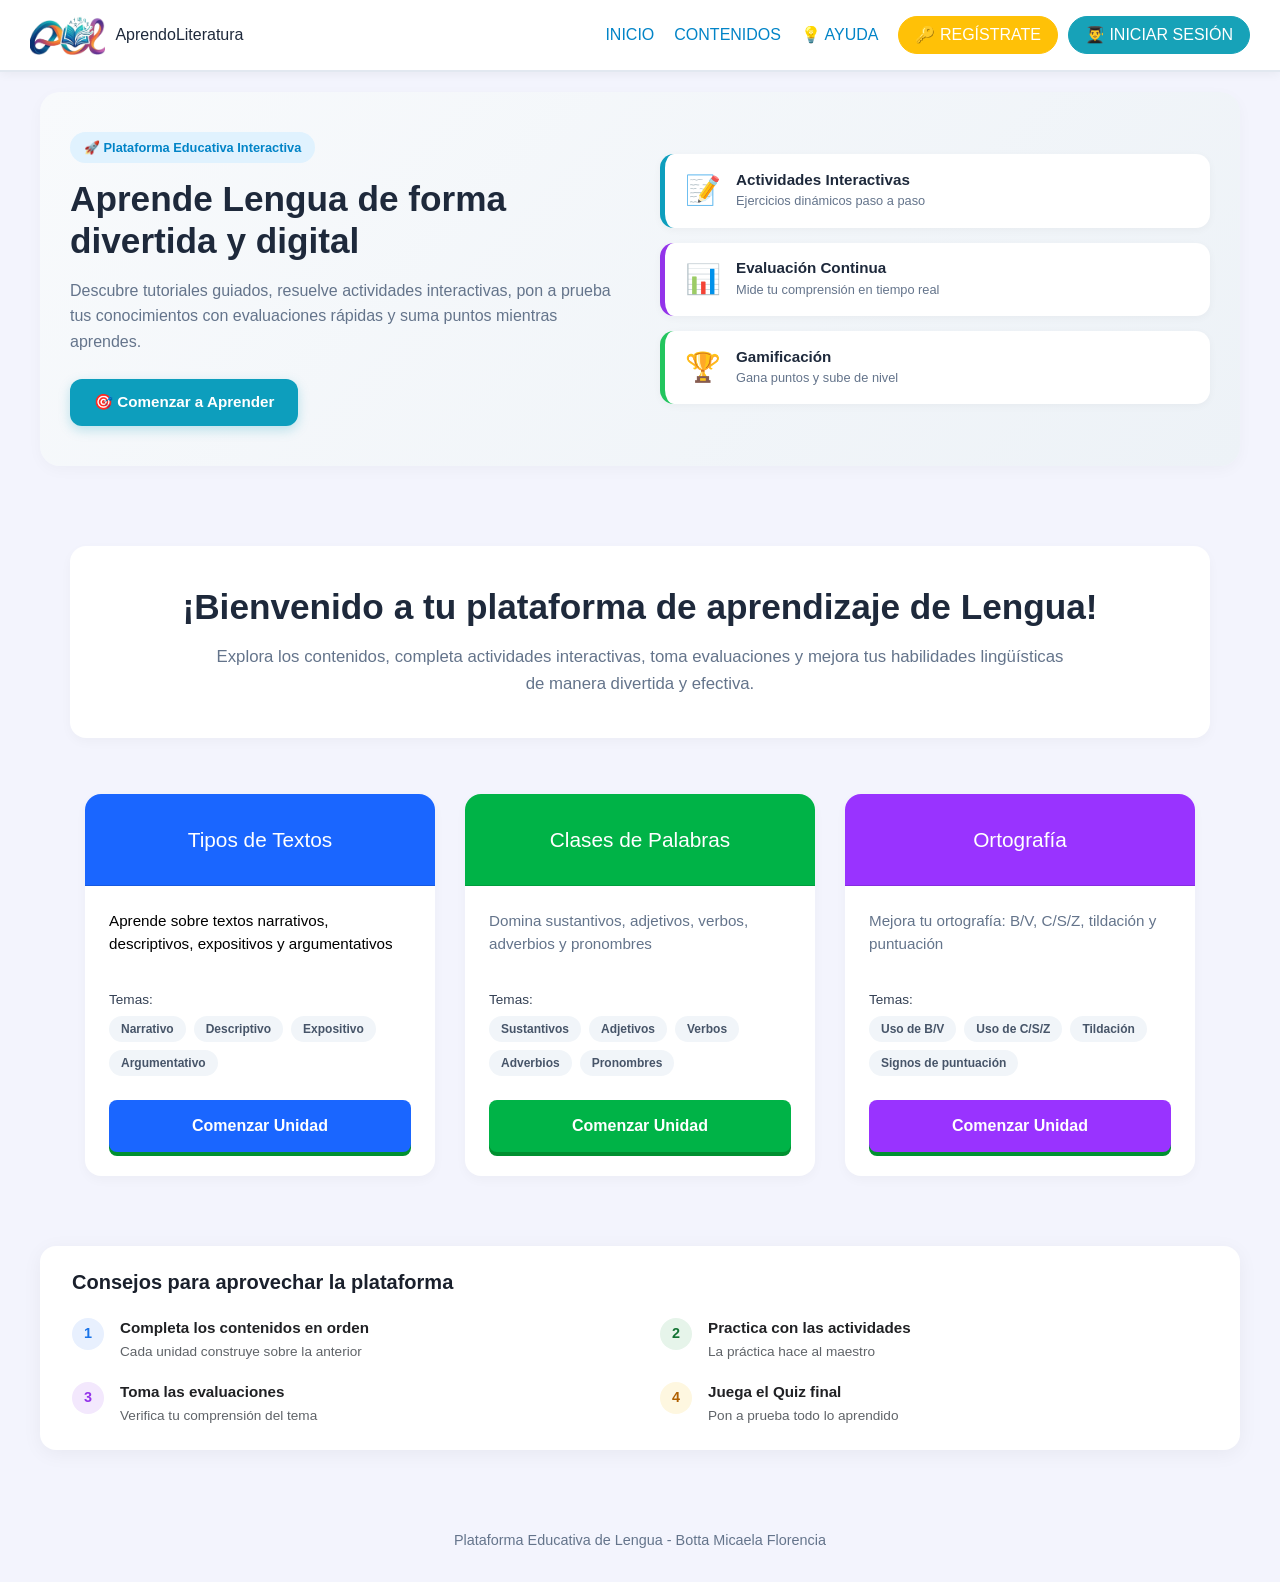
==== commit 501465ff: "Add files via upload" ====
--- a/index.html
+++ b/index.html
@@ -29,7 +29,7 @@
   <div class="nav-menu" id="nav-menu">
     <a href="#">INICIO</a>
     <a href="#seccion-contenidos">CONTENIDOS</a>
-    <a href="#seccion-ayuda">💡 AYUDA</a>
+    <a href="tutorial.html">💡 AYUDA</a>
     
     <!-- BOTONES ESTÁNDAR (Visibles si no inició sesión) -->
     <div id="auth-buttons" class="d-inline-flex gap-2">
@@ -477,14 +477,11 @@
         Descubre tutoriales guiados, resuelve actividades interactivas, pon a prueba tus conocimientos con evaluaciones rápidas y suma puntos mientras aprendes.
       </p>
       
-      <div class="hero-actions">
-        <a href="#unidades" class="btn-hero btn-primary-hero">
-          🎯 Comenzar a Aprender
-        </a>
-        <a href="tutorial.html" class="btn-hero btn-secondary-hero">
-          💡 Ver Tutorial de Uso
-        </a>
-      </div>
+  <div class="hero-actions">
+  <a href="#seccion-contenidos" class="btn-hero btn-primary-hero">
+    🎯 Comenzar a Aprender
+  </a>
+</div>
     </div>
 
     <!-- Lado Derecho: Pilares de Gamificación y Herramientas -->
